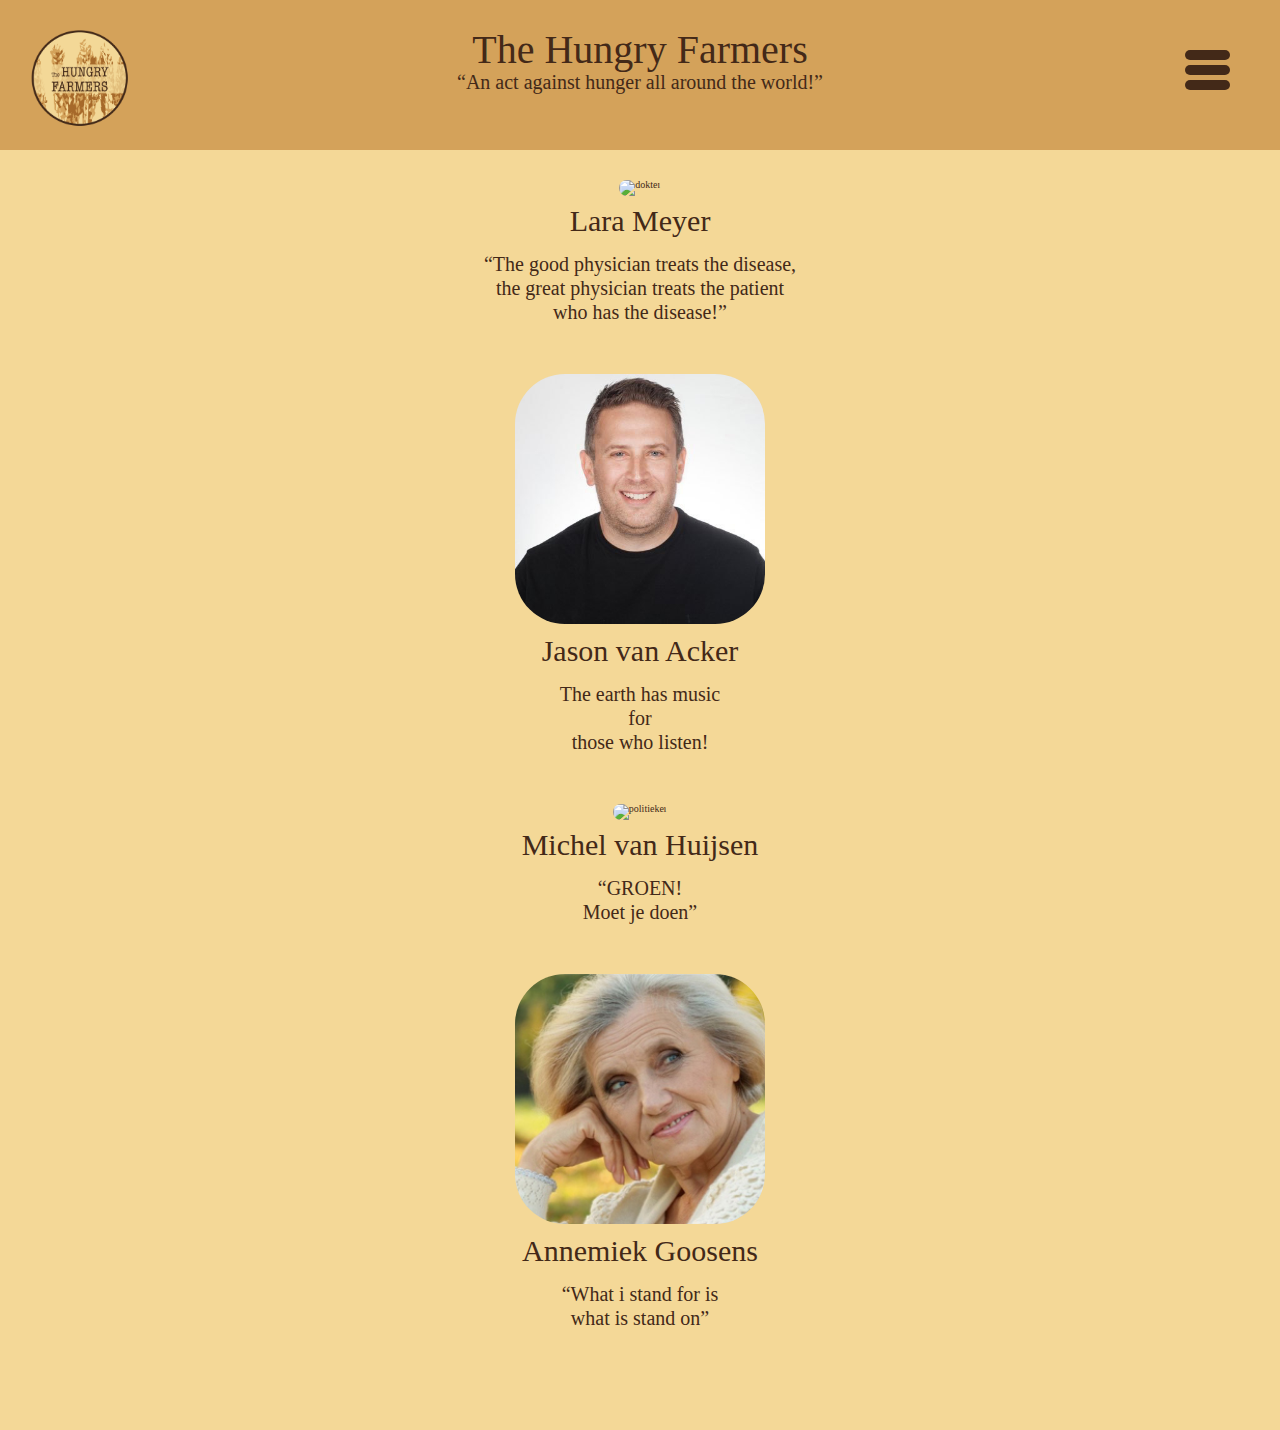
==== contact.html @ 4af77396 "Versie 2.1 THF" ====
<!doctype html>
<html>
	<head>
		<title>Hier komt je titel</title>
		<link rel="stylesheet" type="text/css" href="reset_plus.css">
		<link rel="stylesheet" type="text/css" href="stijl.css">
		<script src="script.js" defer></script>
		<meta charset="utf-8">
	</head>
	<body>
			<header>

					<div class="banner">
							<img id="logo" src="afb/logo.png" alt="">
							<a id="bannerTekst" href="index.html">
									<h1>The Hungry Farmers</h1>
									<p>“An act against hunger all around the world!”</p>
							</a>
					</div>
					<div id="hamburger">
							<div  class="hamburgerDiv" id="voor"> 		</div>
							<div  class="hamburgerDiv" id="midden">		</div>
							<div  class="hamburgerDiv" id="achter">		</div>
					</div>
					<nav class="verborgen">
							<div class="">
									<a href="problematiek.html">Problematiek</a>
									<a href="acties.html">Actie's</a>
									<a href="over ons.html">Over ons</a>
									<a href="shop.html">Shop</a>
									<a id="closeButton"href="#">Close</a>
							</div>
					</nav>
			</header>
			<main>
				<div class="persona">
					<div id="persona1">
						<img src="afb/dokter persona.jpg" alt="dokter">
						<h2>Lara Meyer</h2>
						<p>	“The good physician treats the disease, <br>
								the great physician treats the patient <br>
								who has the disease!”
						</p>
					</div>
					<div id="persona2">
						<img src="afb/Jason van Acker.jpg" alt="wetenschapper">
						<h2>Jason van Acker</h2>
						<p>	The earth has music <br>
								for <br>
								those who listen!
						</p>
					</div>
					<div id="persona3">
						<img src="afb/groen.jpg" alt="politieker">
						<h2>Michel van Huijsen</h2>
						<p>	“GROEN! <br>
								Moet je doen”
						</p>
					</div>
					<div id="persona4">
						<img src="afb/Annemiek.jpg" alt="bejaarde">
						<h2>Annemiek Goosens</h2>
						<p>	“What i stand for is <br>
								what is stand on”
						</p>
					</div>
				</div>
			</main>
			<footer>
			</footer>


	</body>
</html>
---- stijl.css ----
#voor, #midden, #achter{
  background-color: #432918;
  height: 10px;
  width: 45px;
  border-radius: 5rem;
  transition-property: all;
	transition-duration: 1s;
}
#voor, #midden{  margin-bottom: 5px;}
#hamburger{
  position: fixed;
  right: 4rem;
  top: 4rem;
  padding: 1rem;
  border-radius: 1rem;
  overflow: hidden;
}
#voor{  transform-origin: left top;}
#achter{  transform-origin: left bottom;}
/*#hamburger #voor{
  transform: rotate(47deg);}
#hamburger #achter{
  transform: rotate(-47deg);}
#hamburger #midden{
    transform: translateX(-100px);}*/
* {
color: #432918;
}

a, p, div, h2, h3{
  font-family: "American Typewriter";
  text-align: center;
}

body{
  background-color: #F4D897
}

header{
  position: fixed;
  height: 10rem;
  width: 100vw
}

main{
  width: 75vw;
  margin: auto;
  padding-top: 18rem;
  padding-bottom: 5rem;
}

footer{

}

h1{
  padding-top:2rem;
  font-size: 4rem;
}

h2{
  font-size: 3rem;
  margin-bottom: 1.6rem;
  text-align: center;
}

h3  {
  font-size: 2.5rem;
  margin-bottom: 1rem;
}

p{
  font-size: 2rem;
  margin-bottom: 1rem;
  line-height: 2.4rem;
}

a{
  text-decoration: none;

}

nav div a{
  background-color: #F4D897;
  border-radius: 1rem;
  padding: 1rem;
  text-align: center;
  font-size: 2rem;
  margin-bottom: 2rem;
}

nav div{
  position: absolute;
  background-color: #D4A25A;
  right: 0;
  display: flex;
  flex-direction: column;
  padding: 6rem;
  height: 100vh;
  width: 100vw;
}

video{
  border-radius: 100%;
  width: 400px;
  height: 300px;
  margin: 5rem auto 2rem;
  display: block;
}

.banner{
  position: fixed;
  width: 100%;
  height: 15rem;
  background-color: #D4A25A;
}

#persona1, #persona2, #persona3, #persona4{
  text-align: center;
  margin-bottom: 5rem;
}
#persona1 img, #persona2 img, #persona3 img, #persona4 img{
  width: 25rem;
  margin-bottom: 1rem;
  border-radius: 5rem;
}

#GNDWB{
  background-color: #D4A25A;
  font-size: 2rem;
  border-radius: 1rem;
  height: 4rem;
  width: 15rem;
  padding:1rem;
  display: none;
  margin: auto;
}

#logo{
  visibility: visible;
  position: absolute;
  top: 3rem;
  left: 3rem;
  width: 10rem;
}

#bannerTekst{
  visibility: hidden;
  text-align: center;
  padding: 40%;
}

#bannerTekst p{
  font-size: 2rem;
}

.baseLine{
  margin-top:1rem;
  font-size: 2rem;
}

.verborgen{
  visibility: hidden;
}

@media (min-width: 700px) {
  #bannerTekst{
    visibility: visible;
  }

  nav div{
      width: 30rem;
  }

  .baseLine{
    font-size: 3rem;
    line-height: 3rem;
    width: 50vw;
    margin: auto;
  }

}

@media (min-width: 1000px) {

  .smart{
    display: 	grid;
    grid-gap: 2rem;
    grid-template-columns:  1fr 1fr;
    grid-template-rows: 16rem 15rem 20rem 15rem 15rem
  }
  .doelstellingen{
    grid-column: 1 / 3;
    grid-row: 1/2 ;
  }
  .specifiek{
    grid-row: 2 / 3;
  }
  .meetbaar{
    grid-row: ;
  }
  .aanvaardbaar{
    grid-row: ;
  }
  .realistisch{
    grid-row: ;
  }
  .tijd{
    grid-row: ;
  }

  video{
    border-radius: 100%;
    width: auto;
    height: auto;
  }
  #GNDWB{
    font-size: 6rem;
    height: 8rem;
    width: 60rem;
  }
}
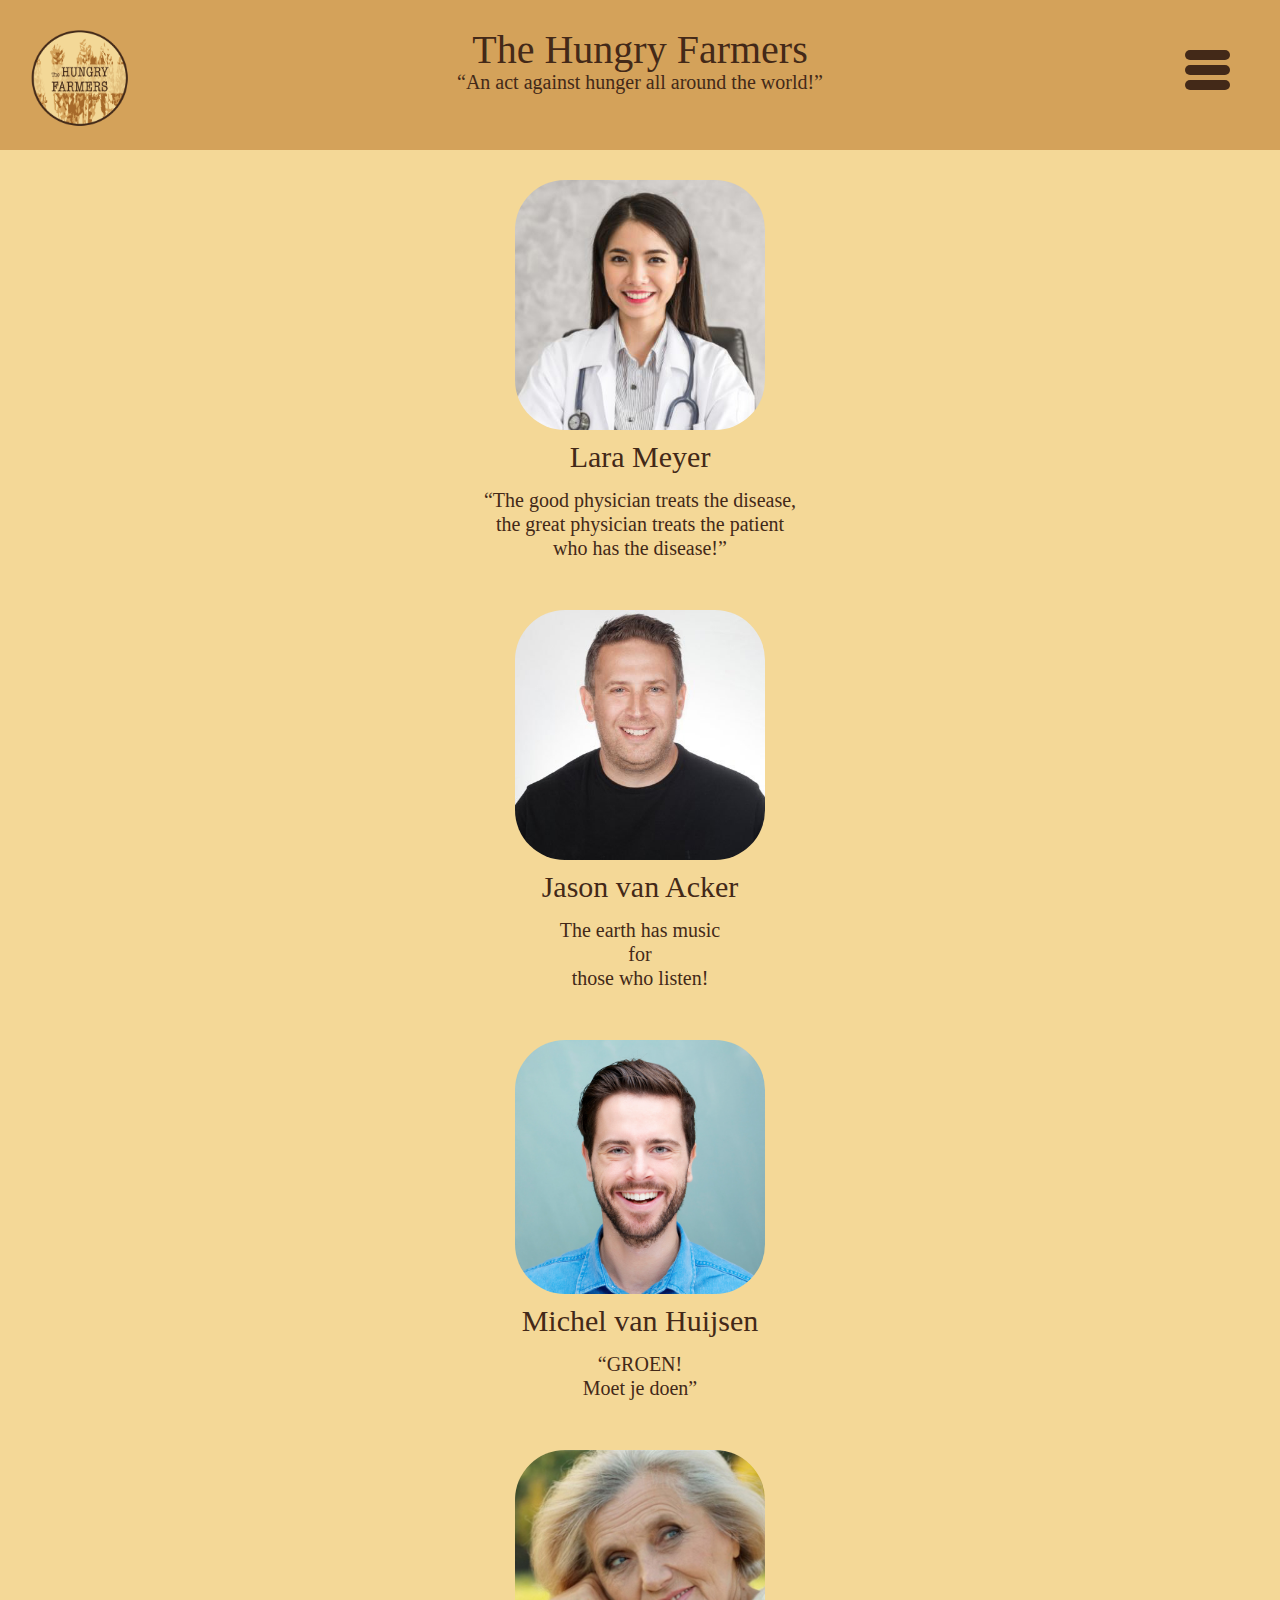
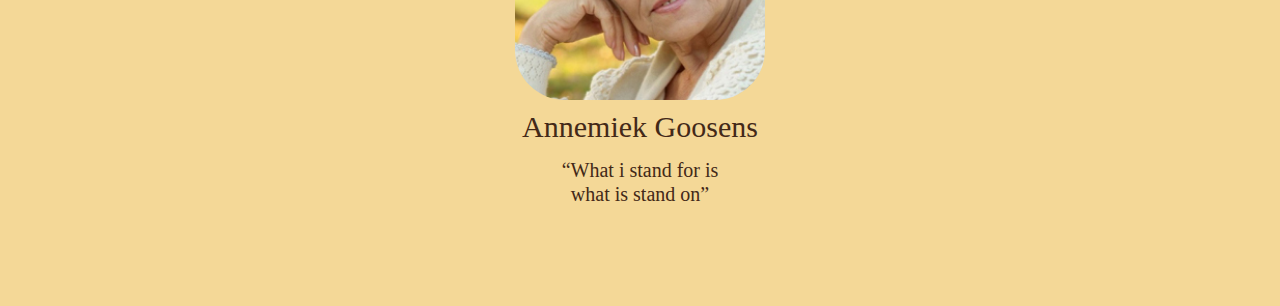
==== commit bdba7205: "Update contact.html" ====
--- a/contact.html
+++ b/contact.html
@@ -35,7 +35,7 @@
 			<main>
 				<div class="persona">
 					<div id="persona1">
-						<img src="afb/dokter persona.jpg" alt="dokter">
+						<img src="afb/dokter persona.JPG" alt="dokter">
 						<h2>Lara Meyer</h2>
 						<p>	“The good physician treats the disease, <br>
 								the great physician treats the patient <br>
@@ -51,7 +51,7 @@
 						</p>
 					</div>
 					<div id="persona3">
-						<img src="afb/groen.jpg" alt="politieker">
+						<img src="afb/Groen.jpg" alt="politieker">
 						<h2>Michel van Huijsen</h2>
 						<p>	“GROEN! <br>
 								Moet je doen”
